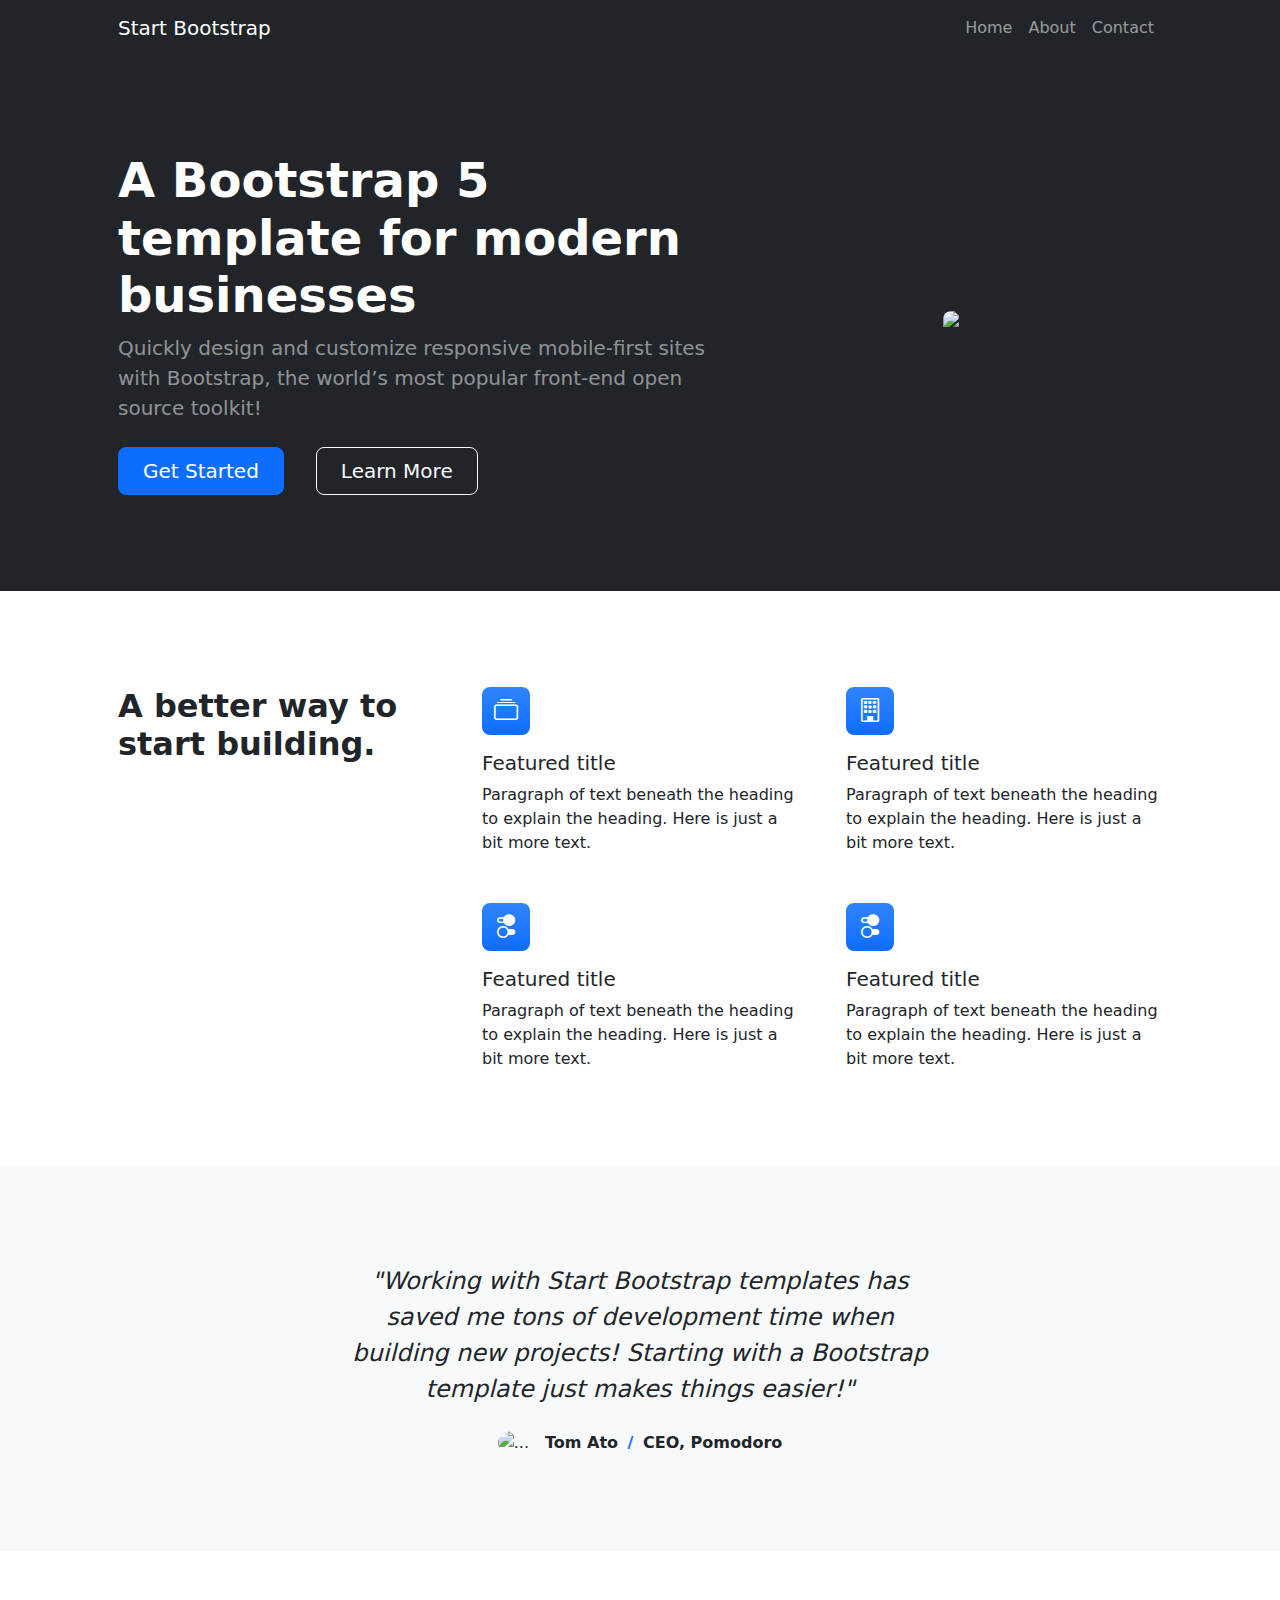
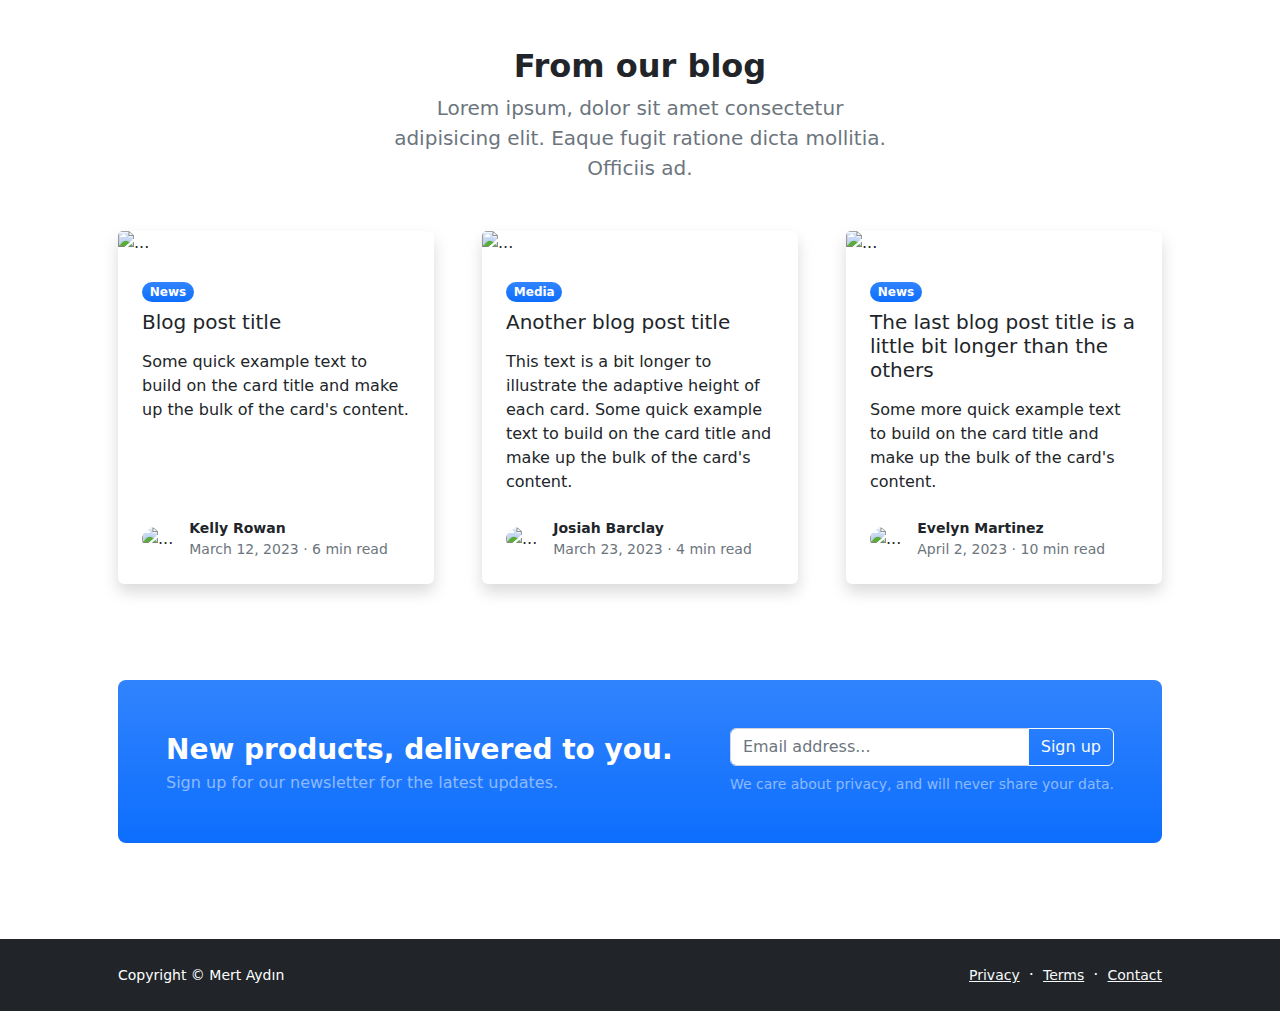
==== index.html @ 2e8341d7 "start" ====
<!DOCTYPE html>
<html lang="en">
    <head>
        <meta charset="utf-8" />
        <meta name="viewport" content="width=device-width, initial-scale=1, shrink-to-fit=no" />
        <meta name="description" content="" />
        <meta name="author" content="" />
        <title>Modern Business - Start Bootstrap Template</title>
        <!-- Favicon-->
        <link rel="icon" type="image/x-icon" href="assets/favicon.ico" />
        <!-- Bootstrap icons-->
        <link href="https://cdn.jsdelivr.net/npm/bootstrap-icons@1.5.0/font/bootstrap-icons.css" rel="stylesheet" />
        <!-- Core theme CSS (includes Bootstrap)-->
        <link href="css/styles.css" rel="stylesheet" />
    </head>
    <body class="d-flex flex-column h-100">
        <main class="flex-shrink-0">
            <!-- Navigation-->
            <nav class="navbar navbar-expand-lg navbar-dark bg-dark">
                <div class="container px-5">
                    <a class="navbar-brand" href="index.html">Start Bootstrap</a>
                    <button class="navbar-toggler" type="button" data-bs-toggle="collapse" data-bs-target="#navbarSupportedContent" aria-controls="navbarSupportedContent" aria-expanded="false" aria-label="Toggle navigation"><span class="navbar-toggler-icon"></span></button>
                    <div class="collapse navbar-collapse" id="navbarSupportedContent">
                        <ul class="navbar-nav ms-auto mb-2 mb-lg-0">
                            <li class="nav-item"><a class="nav-link" href="index.html">Home</a></li>
                            <li class="nav-item"><a class="nav-link" href="about.html">About</a></li>
                            <li class="nav-item"><a class="nav-link" href="contact.html">Contact</a></li>
                        </ul>
                    </div>
                </div>
            </nav>
            <!-- Header-->
            <header class="bg-dark py-5">
                <div class="container px-5">
                    <div class="row gx-5 align-items-center justify-content-center">
                        <div class="col-lg-8 col-xl-7 col-xxl-6">
                            <div class="my-5 text-center text-xl-start">
                                <h1 class="display-5 fw-bolder text-white mb-2">A Bootstrap 5 template for modern businesses</h1>
                                <p class="lead fw-normal text-white-50 mb-4">Quickly design and customize responsive mobile-first sites with Bootstrap, the world’s most popular front-end open source toolkit!</p>
                                <div class="d-grid gap-3 d-sm-flex justify-content-sm-center justify-content-xl-start">
                                    <a class="btn btn-primary btn-lg px-4 me-sm-3" href="#features">Get Started</a>
                                    <a class="btn btn-outline-light btn-lg px-4" href="#!">Learn More</a>
                                </div>
                            </div>
                        </div>
                        <div class="col-xl-5 col-xxl-6 d-none d-xl-block text-center"><img class="img-fluid rounded-3 my-5" src="https://dummyimage.com/600x400/343a40/6c757d" alt="..." /></div>
                    </div>
                </div>
            </header>
            <!-- Features section-->
            <section class="py-5" id="features">
                <div class="container px-5 my-5">
                    <div class="row gx-5">
                        <div class="col-lg-4 mb-5 mb-lg-0"><h2 class="fw-bolder mb-0">A better way to start building.</h2></div>
                        <div class="col-lg-8">
                            <div class="row gx-5 row-cols-1 row-cols-md-2">
                                <div class="col mb-5 h-100">
                                    <div class="feature bg-primary bg-gradient text-white rounded-3 mb-3"><i class="bi bi-collection"></i></div>
                                    <h2 class="h5">Featured title</h2>
                                    <p class="mb-0">Paragraph of text beneath the heading to explain the heading. Here is just a bit more text.</p>
                                </div>
                                <div class="col mb-5 h-100">
                                    <div class="feature bg-primary bg-gradient text-white rounded-3 mb-3"><i class="bi bi-building"></i></div>
                                    <h2 class="h5">Featured title</h2>
                                    <p class="mb-0">Paragraph of text beneath the heading to explain the heading. Here is just a bit more text.</p>
                                </div>
                                <div class="col mb-5 mb-md-0 h-100">
                                    <div class="feature bg-primary bg-gradient text-white rounded-3 mb-3"><i class="bi bi-toggles2"></i></div>
                                    <h2 class="h5">Featured title</h2>
                                    <p class="mb-0">Paragraph of text beneath the heading to explain the heading. Here is just a bit more text.</p>
                                </div>
                                <div class="col h-100">
                                    <div class="feature bg-primary bg-gradient text-white rounded-3 mb-3"><i class="bi bi-toggles2"></i></div>
                                    <h2 class="h5">Featured title</h2>
                                    <p class="mb-0">Paragraph of text beneath the heading to explain the heading. Here is just a bit more text.</p>
                                </div>
                            </div>
                        </div>
                    </div>
                </div>
            </section>
            <!-- Testimonial section-->
            <div class="py-5 bg-light">
                <div class="container px-5 my-5">
                    <div class="row gx-5 justify-content-center">
                        <div class="col-lg-10 col-xl-7">
                            <div class="text-center">
                                <div class="fs-4 mb-4 fst-italic">"Working with Start Bootstrap templates has saved me tons of development time when building new projects! Starting with a Bootstrap template just makes things easier!"</div>
                                <div class="d-flex align-items-center justify-content-center">
                                    <img class="rounded-circle me-3" src="https://dummyimage.com/40x40/ced4da/6c757d" alt="..." />
                                    <div class="fw-bold">
                                        Tom Ato
                                        <span class="fw-bold text-primary mx-1">/</span>
                                        CEO, Pomodoro
                                    </div>
                                </div>
                            </div>
                        </div>
                    </div>
                </div>
            </div>
            <!-- Blog preview section-->
            <section class="py-5">
                <div class="container px-5 my-5">
                    <div class="row gx-5 justify-content-center">
                        <div class="col-lg-8 col-xl-6">
                            <div class="text-center">
                                <h2 class="fw-bolder">From our blog</h2>
                                <p class="lead fw-normal text-muted mb-5">Lorem ipsum, dolor sit amet consectetur adipisicing elit. Eaque fugit ratione dicta mollitia. Officiis ad.</p>
                            </div>
                        </div>
                    </div>
                    <div class="row gx-5">
                        <div class="col-lg-4 mb-5">
                            <div class="card h-100 shadow border-0">
                                <img class="card-img-top" src="https://dummyimage.com/600x350/ced4da/6c757d" alt="..." />
                                <div class="card-body p-4">
                                    <div class="badge bg-primary bg-gradient rounded-pill mb-2">News</div>
                                    <a class="text-decoration-none link-dark stretched-link" href="#!"><h5 class="card-title mb-3">Blog post title</h5></a>
                                    <p class="card-text mb-0">Some quick example text to build on the card title and make up the bulk of the card's content.</p>
                                </div>
                                <div class="card-footer p-4 pt-0 bg-transparent border-top-0">
                                    <div class="d-flex align-items-end justify-content-between">
                                        <div class="d-flex align-items-center">
                                            <img class="rounded-circle me-3" src="https://dummyimage.com/40x40/ced4da/6c757d" alt="..." />
                                            <div class="small">
                                                <div class="fw-bold">Kelly Rowan</div>
                                                <div class="text-muted">March 12, 2023 &middot; 6 min read</div>
                                            </div>
                                        </div>
                                    </div>
                                </div>
                            </div>
                        </div>
                        <div class="col-lg-4 mb-5">
                            <div class="card h-100 shadow border-0">
                                <img class="card-img-top" src="https://dummyimage.com/600x350/adb5bd/495057" alt="..." />
                                <div class="card-body p-4">
                                    <div class="badge bg-primary bg-gradient rounded-pill mb-2">Media</div>
                                    <a class="text-decoration-none link-dark stretched-link" href="#!"><h5 class="card-title mb-3">Another blog post title</h5></a>
                                    <p class="card-text mb-0">This text is a bit longer to illustrate the adaptive height of each card. Some quick example text to build on the card title and make up the bulk of the card's content.</p>
                                </div>
                                <div class="card-footer p-4 pt-0 bg-transparent border-top-0">
                                    <div class="d-flex align-items-end justify-content-between">
                                        <div class="d-flex align-items-center">
                                            <img class="rounded-circle me-3" src="https://dummyimage.com/40x40/ced4da/6c757d" alt="..." />
                                            <div class="small">
                                                <div class="fw-bold">Josiah Barclay</div>
                                                <div class="text-muted">March 23, 2023 &middot; 4 min read</div>
                                            </div>
                                        </div>
                                    </div>
                                </div>
                            </div>
                        </div>
                        <div class="col-lg-4 mb-5">
                            <div class="card h-100 shadow border-0">
                                <img class="card-img-top" src="https://dummyimage.com/600x350/6c757d/343a40" alt="..." />
                                <div class="card-body p-4">
                                    <div class="badge bg-primary bg-gradient rounded-pill mb-2">News</div>
                                    <a class="text-decoration-none link-dark stretched-link" href="#!"><h5 class="card-title mb-3">The last blog post title is a little bit longer than the others</h5></a>
                                    <p class="card-text mb-0">Some more quick example text to build on the card title and make up the bulk of the card's content.</p>
                                </div>
                                <div class="card-footer p-4 pt-0 bg-transparent border-top-0">
                                    <div class="d-flex align-items-end justify-content-between">
                                        <div class="d-flex align-items-center">
                                            <img class="rounded-circle me-3" src="https://dummyimage.com/40x40/ced4da/6c757d" alt="..." />
                                            <div class="small">
                                                <div class="fw-bold">Evelyn Martinez</div>
                                                <div class="text-muted">April 2, 2023 &middot; 10 min read</div>
                                            </div>
                                        </div>
                                    </div>
                                </div>
                            </div>
                        </div>
                    </div>
                    <!-- Call to action-->
                    <aside class="bg-primary bg-gradient rounded-3 p-4 p-sm-5 mt-5">
                        <div class="d-flex align-items-center justify-content-between flex-column flex-xl-row text-center text-xl-start">
                            <div class="mb-4 mb-xl-0">
                                <div class="fs-3 fw-bold text-white">New products, delivered to you.</div>
                                <div class="text-white-50">Sign up for our newsletter for the latest updates.</div>
                            </div>
                            <div class="ms-xl-4">
                                <div class="input-group mb-2">
                                    <input class="form-control" type="text" placeholder="Email address..." aria-label="Email address..." aria-describedby="button-newsletter" />
                                    <button class="btn btn-outline-light" id="button-newsletter" type="button">Sign up</button>
                                </div>
                                <div class="small text-white-50">We care about privacy, and will never share your data.</div>
                            </div>
                        </div>
                    </aside>
                </div>
            </section>
        </main>
        <!-- Footer-->
        <footer class="bg-dark py-4 mt-auto">
            <div class="container px-5">
                <div class="row align-items-center justify-content-between flex-column flex-sm-row">
                    <div class="col-auto"><div class="small m-0 text-white">Copyright &copy; Mert Aydın</div></div>
                    <div class="col-auto">
                        <a class="link-light small" href="#!">Privacy</a>
                        <span class="text-white mx-1">&middot;</span>
                        <a class="link-light small" href="#!">Terms</a>
                        <span class="text-white mx-1">&middot;</span>
                        <a class="link-light small" href="#!">Contact</a>
                    </div>
                </div>
            </div>
        </footer>
        <!-- Bootstrap core JS-->
        <script src="https://cdn.jsdelivr.net/npm/bootstrap@5.2.3/dist/js/bootstrap.bundle.min.js"></script>
        <!-- Core theme JS-->
        <script src="js/scripts.js"></script>
    </body>
</html>
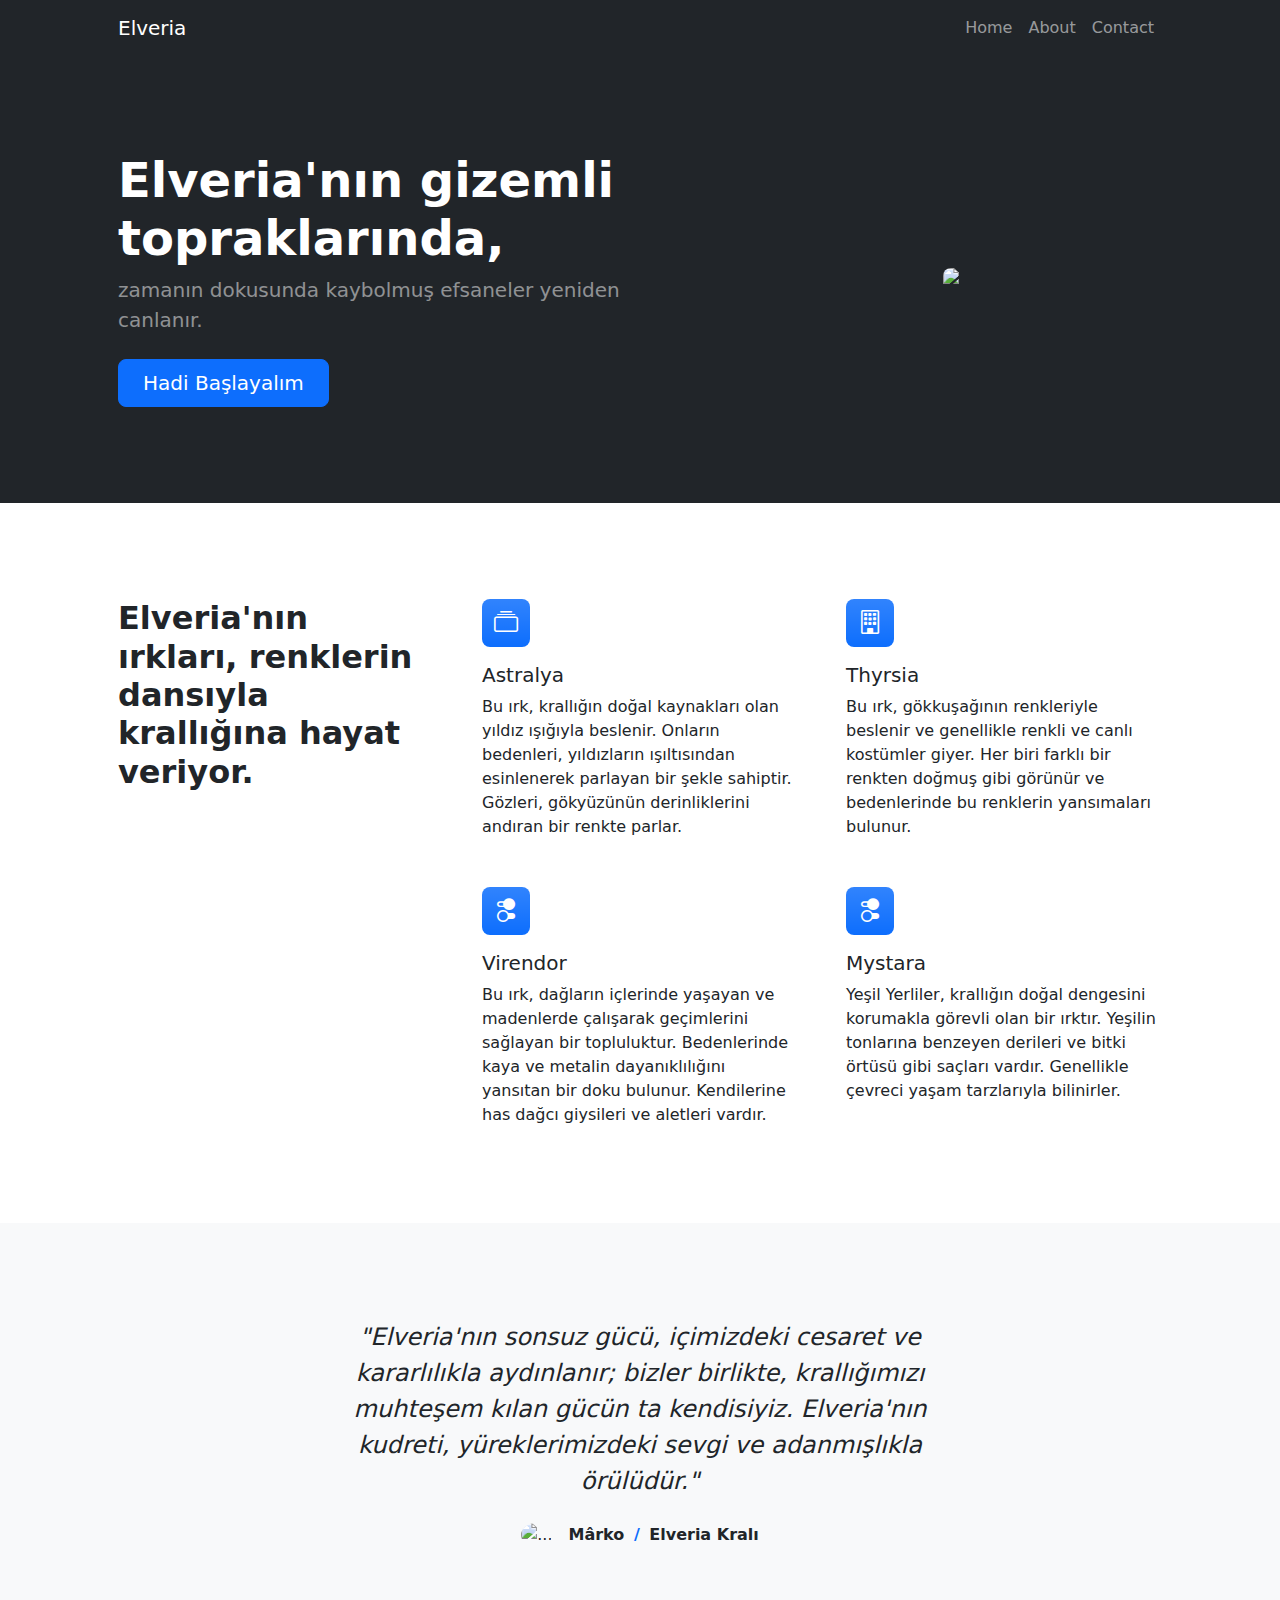
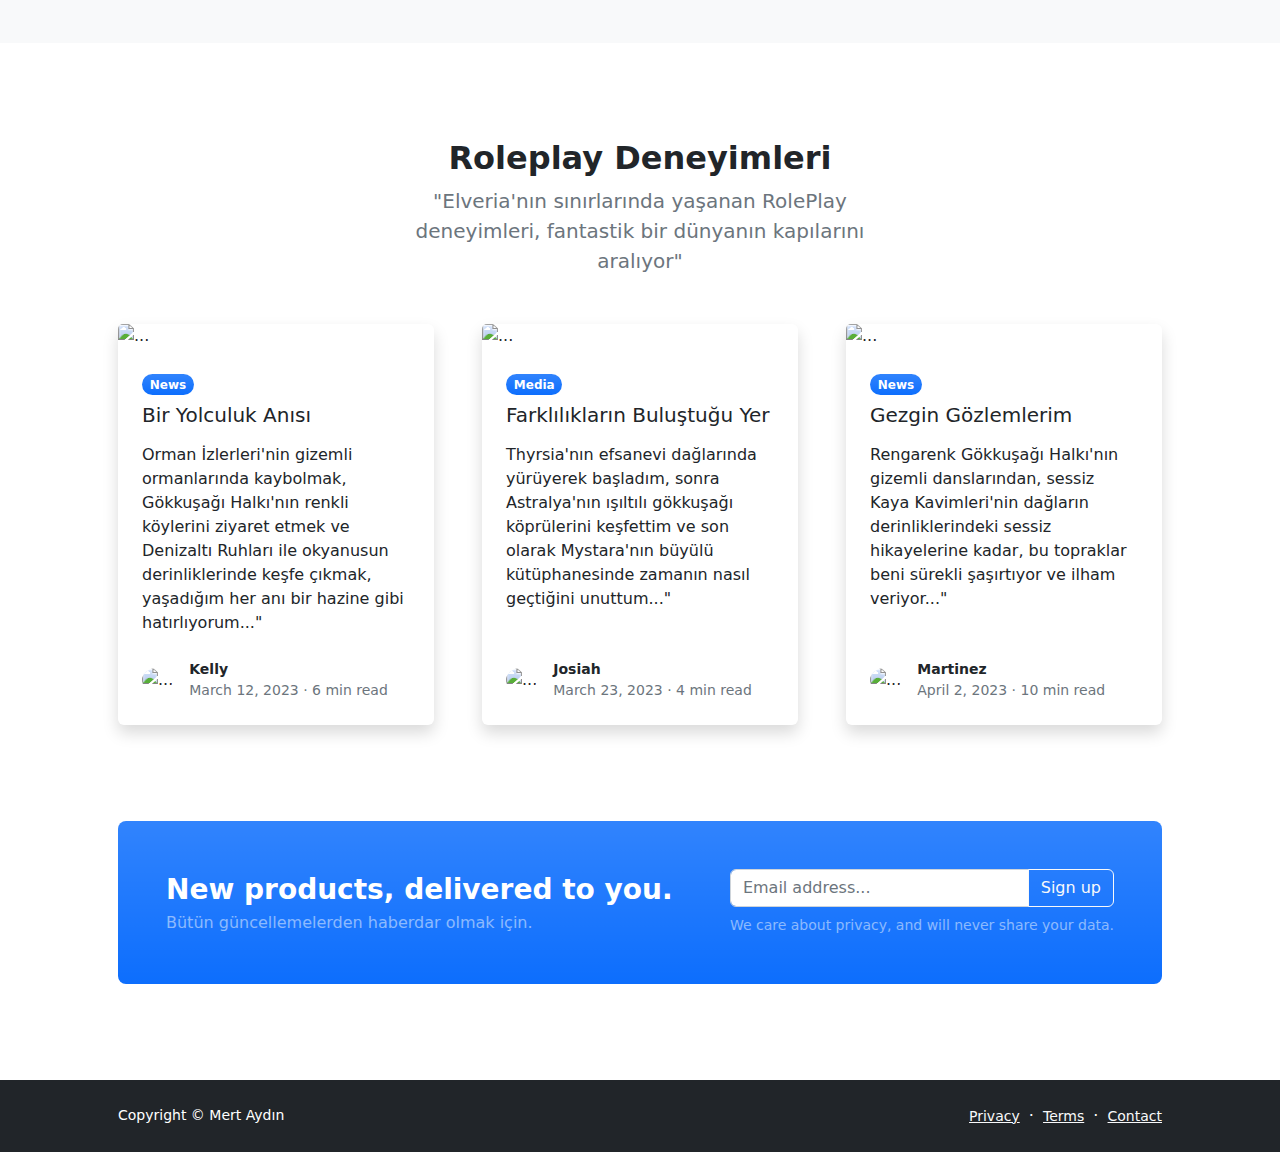
==== commit b5800c87: "content edits" ====
--- a/index.html
+++ b/index.html
@@ -5,7 +5,7 @@
         <meta name="viewport" content="width=device-width, initial-scale=1, shrink-to-fit=no" />
         <meta name="description" content="" />
         <meta name="author" content="" />
-        <title>Modern Business - Start Bootstrap Template</title>
+        <title>Elveria</title>
         <!-- Favicon-->
         <link rel="icon" type="image/x-icon" href="assets/favicon.ico" />
         <!-- Bootstrap icons-->
@@ -18,7 +18,7 @@
             <!-- Navigation-->
             <nav class="navbar navbar-expand-lg navbar-dark bg-dark">
                 <div class="container px-5">
-                    <a class="navbar-brand" href="index.html">Start Bootstrap</a>
+                    <a class="navbar-brand" href="index.html">Elveria</a>
                     <button class="navbar-toggler" type="button" data-bs-toggle="collapse" data-bs-target="#navbarSupportedContent" aria-controls="navbarSupportedContent" aria-expanded="false" aria-label="Toggle navigation"><span class="navbar-toggler-icon"></span></button>
                     <div class="collapse navbar-collapse" id="navbarSupportedContent">
                         <ul class="navbar-nav ms-auto mb-2 mb-lg-0">
@@ -35,11 +35,10 @@
                     <div class="row gx-5 align-items-center justify-content-center">
                         <div class="col-lg-8 col-xl-7 col-xxl-6">
                             <div class="my-5 text-center text-xl-start">
-                                <h1 class="display-5 fw-bolder text-white mb-2">A Bootstrap 5 template for modern businesses</h1>
-                                <p class="lead fw-normal text-white-50 mb-4">Quickly design and customize responsive mobile-first sites with Bootstrap, the world’s most popular front-end open source toolkit!</p>
+                                <h1 class="display-5 fw-bolder text-white mb-2">Elveria'nın gizemli topraklarında,</h1>
+                                <p class="lead fw-normal text-white-50 mb-4">zamanın dokusunda kaybolmuş efsaneler yeniden canlanır.</p>
                                 <div class="d-grid gap-3 d-sm-flex justify-content-sm-center justify-content-xl-start">
-                                    <a class="btn btn-primary btn-lg px-4 me-sm-3" href="#features">Get Started</a>
-                                    <a class="btn btn-outline-light btn-lg px-4" href="#!">Learn More</a>
+                                    <a class="btn btn-primary btn-lg px-4 me-sm-3" href="#features">Hadi Başlayalım</a>
                                 </div>
                             </div>
                         </div>
@@ -51,28 +50,28 @@
             <section class="py-5" id="features">
                 <div class="container px-5 my-5">
                     <div class="row gx-5">
-                        <div class="col-lg-4 mb-5 mb-lg-0"><h2 class="fw-bolder mb-0">A better way to start building.</h2></div>
+                        <div class="col-lg-4 mb-5 mb-lg-0"><h2 class="fw-bolder mb-0">Elveria'nın ırkları, renklerin dansıyla krallığına hayat veriyor.</h2></div>
                         <div class="col-lg-8">
                             <div class="row gx-5 row-cols-1 row-cols-md-2">
                                 <div class="col mb-5 h-100">
                                     <div class="feature bg-primary bg-gradient text-white rounded-3 mb-3"><i class="bi bi-collection"></i></div>
-                                    <h2 class="h5">Featured title</h2>
-                                    <p class="mb-0">Paragraph of text beneath the heading to explain the heading. Here is just a bit more text.</p>
+                                    <h2 class="h5">Astralya</h2>
+                                    <p class="mb-0">Bu ırk, krallığın doğal kaynakları olan yıldız ışığıyla beslenir. Onların bedenleri, yıldızların ışıltısından esinlenerek parlayan bir şekle sahiptir. Gözleri, gökyüzünün derinliklerini andıran bir renkte parlar.</p>
                                 </div>
                                 <div class="col mb-5 h-100">
                                     <div class="feature bg-primary bg-gradient text-white rounded-3 mb-3"><i class="bi bi-building"></i></div>
-                                    <h2 class="h5">Featured title</h2>
-                                    <p class="mb-0">Paragraph of text beneath the heading to explain the heading. Here is just a bit more text.</p>
+                                    <h2 class="h5">Thyrsia</h2>
+                                    <p class="mb-0">Bu ırk, gökkuşağının renkleriyle beslenir ve genellikle renkli ve canlı kostümler giyer. Her biri farklı bir renkten doğmuş gibi görünür ve bedenlerinde bu renklerin yansımaları bulunur.</p>
                                 </div>
                                 <div class="col mb-5 mb-md-0 h-100">
                                     <div class="feature bg-primary bg-gradient text-white rounded-3 mb-3"><i class="bi bi-toggles2"></i></div>
-                                    <h2 class="h5">Featured title</h2>
-                                    <p class="mb-0">Paragraph of text beneath the heading to explain the heading. Here is just a bit more text.</p>
+                                    <h2 class="h5">Virendor</h2>
+                                    <p class="mb-0">Bu ırk, dağların içlerinde yaşayan ve madenlerde çalışarak geçimlerini sağlayan bir topluluktur. Bedenlerinde kaya ve metalin dayanıklılığını yansıtan bir doku bulunur. Kendilerine has dağcı giysileri ve aletleri vardır.</p>
                                 </div>
                                 <div class="col h-100">
                                     <div class="feature bg-primary bg-gradient text-white rounded-3 mb-3"><i class="bi bi-toggles2"></i></div>
-                                    <h2 class="h5">Featured title</h2>
-                                    <p class="mb-0">Paragraph of text beneath the heading to explain the heading. Here is just a bit more text.</p>
+                                    <h2 class="h5">Mystara</h2>
+                                    <p class="mb-0">Yeşil Yerliler, krallığın doğal dengesini korumakla görevli olan bir ırktır. Yeşilin tonlarına benzeyen derileri ve bitki örtüsü gibi saçları vardır. Genellikle çevreci yaşam tarzlarıyla bilinirler.</p>
                                 </div>
                             </div>
                         </div>
@@ -85,13 +84,13 @@
                     <div class="row gx-5 justify-content-center">
                         <div class="col-lg-10 col-xl-7">
                             <div class="text-center">
-                                <div class="fs-4 mb-4 fst-italic">"Working with Start Bootstrap templates has saved me tons of development time when building new projects! Starting with a Bootstrap template just makes things easier!"</div>
+                                <div class="fs-4 mb-4 fst-italic">"Elveria'nın sonsuz gücü, içimizdeki cesaret ve kararlılıkla aydınlanır; bizler birlikte, krallığımızı muhteşem kılan gücün ta kendisiyiz. Elveria'nın kudreti, yüreklerimizdeki sevgi ve adanmışlıkla örülüdür."</div>
                                 <div class="d-flex align-items-center justify-content-center">
                                     <img class="rounded-circle me-3" src="https://dummyimage.com/40x40/ced4da/6c757d" alt="..." />
                                     <div class="fw-bold">
-                                        Tom Ato
+                                        Mârko
                                         <span class="fw-bold text-primary mx-1">/</span>
-                                        CEO, Pomodoro
+                                        Elveria Kralı
                                     </div>
                                 </div>
                             </div>
@@ -105,8 +104,8 @@
                     <div class="row gx-5 justify-content-center">
                         <div class="col-lg-8 col-xl-6">
                             <div class="text-center">
-                                <h2 class="fw-bolder">From our blog</h2>
-                                <p class="lead fw-normal text-muted mb-5">Lorem ipsum, dolor sit amet consectetur adipisicing elit. Eaque fugit ratione dicta mollitia. Officiis ad.</p>
+                                <h2 class="fw-bolder">Roleplay Deneyimleri</h2>
+                                <p class="lead fw-normal text-muted mb-5">"Elveria'nın sınırlarında yaşanan RolePlay deneyimleri, fantastik bir dünyanın kapılarını aralıyor"</p>
                             </div>
                         </div>
                     </div>
@@ -116,15 +115,15 @@
                                 <img class="card-img-top" src="https://dummyimage.com/600x350/ced4da/6c757d" alt="..." />
                                 <div class="card-body p-4">
                                     <div class="badge bg-primary bg-gradient rounded-pill mb-2">News</div>
-                                    <a class="text-decoration-none link-dark stretched-link" href="#!"><h5 class="card-title mb-3">Blog post title</h5></a>
-                                    <p class="card-text mb-0">Some quick example text to build on the card title and make up the bulk of the card's content.</p>
+                                    <a class="text-decoration-none link-dark stretched-link" href="#!"><h5 class="card-title mb-3">Bir Yolculuk Anısı</h5></a>
+                                    <p class="card-text mb-0">Orman İzlerleri'nin gizemli ormanlarında kaybolmak, Gökkuşağı Halkı'nın renkli köylerini ziyaret etmek ve Denizaltı Ruhları ile okyanusun derinliklerinde keşfe çıkmak, yaşadığım her anı bir hazine gibi hatırlıyorum..."</p>
                                 </div>
                                 <div class="card-footer p-4 pt-0 bg-transparent border-top-0">
                                     <div class="d-flex align-items-end justify-content-between">
                                         <div class="d-flex align-items-center">
                                             <img class="rounded-circle me-3" src="https://dummyimage.com/40x40/ced4da/6c757d" alt="..." />
                                             <div class="small">
-                                                <div class="fw-bold">Kelly Rowan</div>
+                                                <div class="fw-bold">Kelly</div>
                                                 <div class="text-muted">March 12, 2023 &middot; 6 min read</div>
                                             </div>
                                         </div>
@@ -137,15 +136,15 @@
                                 <img class="card-img-top" src="https://dummyimage.com/600x350/adb5bd/495057" alt="..." />
                                 <div class="card-body p-4">
                                     <div class="badge bg-primary bg-gradient rounded-pill mb-2">Media</div>
-                                    <a class="text-decoration-none link-dark stretched-link" href="#!"><h5 class="card-title mb-3">Another blog post title</h5></a>
-                                    <p class="card-text mb-0">This text is a bit longer to illustrate the adaptive height of each card. Some quick example text to build on the card title and make up the bulk of the card's content.</p>
+                                    <a class="text-decoration-none link-dark stretched-link" href="#!"><h5 class="card-title mb-3">Farklılıkların Buluştuğu Yer</h5></a>
+                                    <p class="card-text mb-0">Thyrsia'nın efsanevi dağlarında yürüyerek başladım, sonra Astralya'nın ışıltılı gökkuşağı köprülerini keşfettim ve son olarak Mystara'nın büyülü kütüphanesinde zamanın nasıl geçtiğini unuttum..."</p>
                                 </div>
                                 <div class="card-footer p-4 pt-0 bg-transparent border-top-0">
                                     <div class="d-flex align-items-end justify-content-between">
                                         <div class="d-flex align-items-center">
                                             <img class="rounded-circle me-3" src="https://dummyimage.com/40x40/ced4da/6c757d" alt="..." />
                                             <div class="small">
-                                                <div class="fw-bold">Josiah Barclay</div>
+                                                <div class="fw-bold">Josiah</div>
                                                 <div class="text-muted">March 23, 2023 &middot; 4 min read</div>
                                             </div>
                                         </div>
@@ -158,15 +157,15 @@
                                 <img class="card-img-top" src="https://dummyimage.com/600x350/6c757d/343a40" alt="..." />
                                 <div class="card-body p-4">
                                     <div class="badge bg-primary bg-gradient rounded-pill mb-2">News</div>
-                                    <a class="text-decoration-none link-dark stretched-link" href="#!"><h5 class="card-title mb-3">The last blog post title is a little bit longer than the others</h5></a>
-                                    <p class="card-text mb-0">Some more quick example text to build on the card title and make up the bulk of the card's content.</p>
+                                    <a class="text-decoration-none link-dark stretched-link" href="#!"><h5 class="card-title mb-3">Gezgin Gözlemlerim</h5></a>
+                                    <p class="card-text mb-0">Rengarenk Gökkuşağı Halkı'nın gizemli danslarından, sessiz Kaya Kavimleri'nin dağların derinliklerindeki sessiz hikayelerine kadar, bu topraklar beni sürekli şaşırtıyor ve ilham veriyor..."</p>
                                 </div>
                                 <div class="card-footer p-4 pt-0 bg-transparent border-top-0">
                                     <div class="d-flex align-items-end justify-content-between">
                                         <div class="d-flex align-items-center">
                                             <img class="rounded-circle me-3" src="https://dummyimage.com/40x40/ced4da/6c757d" alt="..." />
                                             <div class="small">
-                                                <div class="fw-bold">Evelyn Martinez</div>
+                                                <div class="fw-bold">Martinez</div>
                                                 <div class="text-muted">April 2, 2023 &middot; 10 min read</div>
                                             </div>
                                         </div>
@@ -180,7 +179,7 @@
                         <div class="d-flex align-items-center justify-content-between flex-column flex-xl-row text-center text-xl-start">
                             <div class="mb-4 mb-xl-0">
                                 <div class="fs-3 fw-bold text-white">New products, delivered to you.</div>
-                                <div class="text-white-50">Sign up for our newsletter for the latest updates.</div>
+                                <div class="text-white-50">Bütün güncellemelerden haberdar olmak için.</div>
                             </div>
                             <div class="ms-xl-4">
                                 <div class="input-group mb-2">
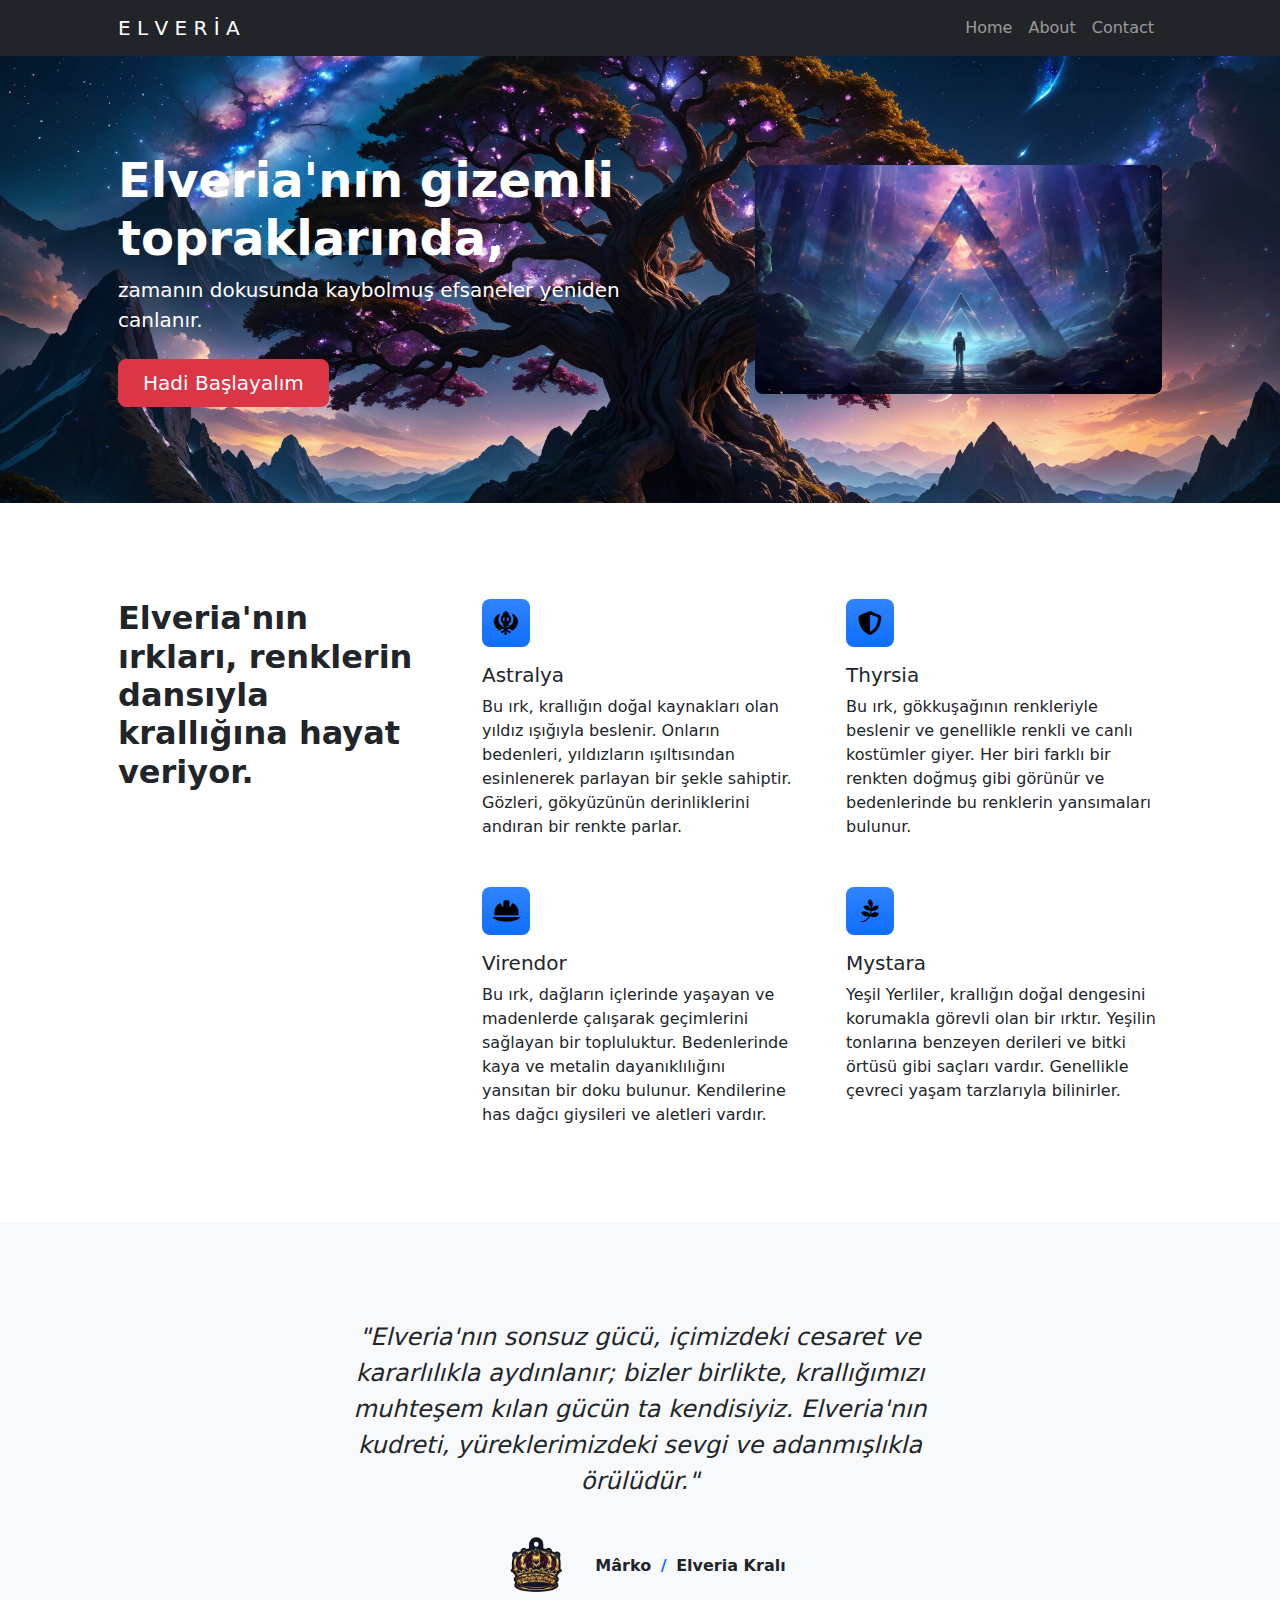
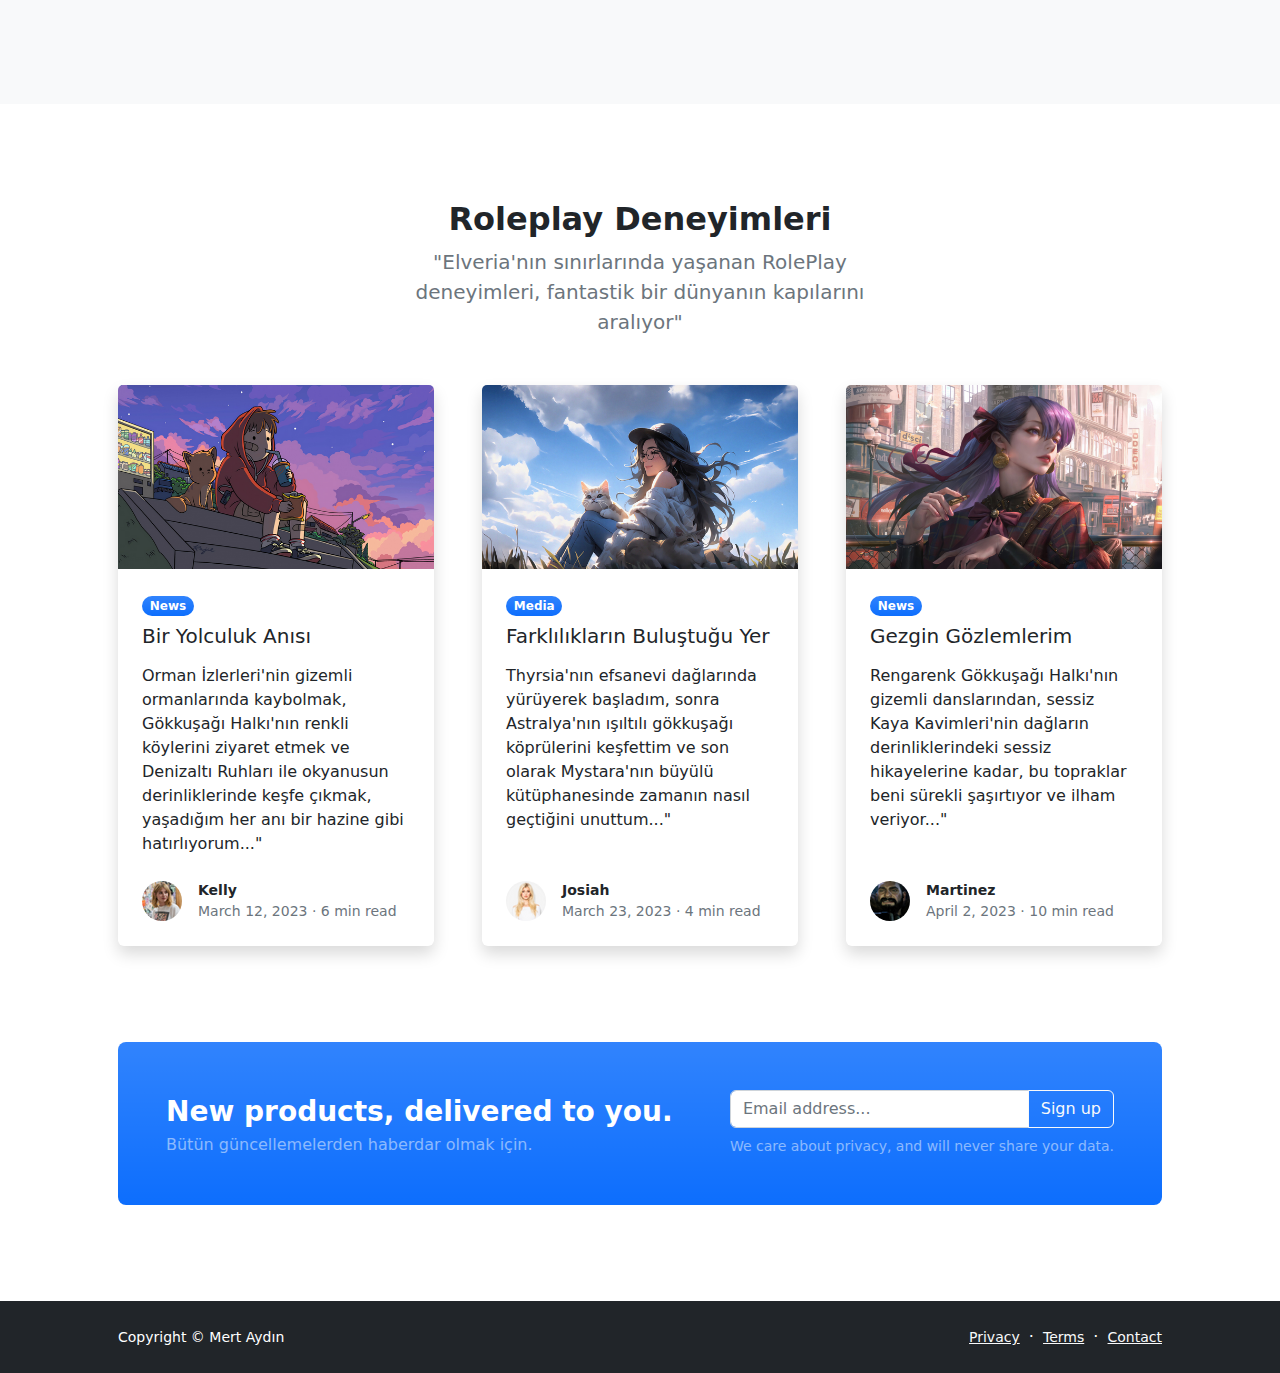
==== commit bc860ef4: "xxx" ====
--- a/index.html
+++ b/index.html
@@ -1,5 +1,5 @@
 <!DOCTYPE html>
-<html lang="en">
+<html lang="tr">
     <head>
         <meta charset="utf-8" />
         <meta name="viewport" content="width=device-width, initial-scale=1, shrink-to-fit=no" />
@@ -9,7 +9,7 @@
         <!-- Favicon-->
         <link rel="icon" type="image/x-icon" href="assets/favicon.ico" />
         <!-- Bootstrap icons-->
-        <link href="https://cdn.jsdelivr.net/npm/bootstrap-icons@1.5.0/font/bootstrap-icons.css" rel="stylesheet" />
+        <link href="https://cdnjs.cloudflare.com/ajax/libs/font-awesome/6.5.2/css/all.min.css" rel="stylesheet" />
         <!-- Core theme CSS (includes Bootstrap)-->
         <link href="css/styles.css" rel="stylesheet" />
     </head>
@@ -18,7 +18,7 @@
             <!-- Navigation-->
             <nav class="navbar navbar-expand-lg navbar-dark bg-dark">
                 <div class="container px-5">
-                    <a class="navbar-brand" href="index.html">Elveria</a>
+                    <a class="navbar-brand" href="index.html">E L V E R İ A</a>
                     <button class="navbar-toggler" type="button" data-bs-toggle="collapse" data-bs-target="#navbarSupportedContent" aria-controls="navbarSupportedContent" aria-expanded="false" aria-label="Toggle navigation"><span class="navbar-toggler-icon"></span></button>
                     <div class="collapse navbar-collapse" id="navbarSupportedContent">
                         <ul class="navbar-nav ms-auto mb-2 mb-lg-0">
@@ -30,19 +30,19 @@
                 </div>
             </nav>
             <!-- Header-->
-            <header class="bg-dark py-5">
-                <div class="container px-5">
+            <header class="bg-dark py-5" id="header">
+                <div class="container px-5" >            
                     <div class="row gx-5 align-items-center justify-content-center">
                         <div class="col-lg-8 col-xl-7 col-xxl-6">
                             <div class="my-5 text-center text-xl-start">
                                 <h1 class="display-5 fw-bolder text-white mb-2">Elveria'nın gizemli topraklarında,</h1>
-                                <p class="lead fw-normal text-white-50 mb-4">zamanın dokusunda kaybolmuş efsaneler yeniden canlanır.</p>
+                                <p class="lead fw-normal text-white mb-4">zamanın dokusunda kaybolmuş efsaneler yeniden canlanır.</p>
                                 <div class="d-grid gap-3 d-sm-flex justify-content-sm-center justify-content-xl-start">
-                                    <a class="btn btn-primary btn-lg px-4 me-sm-3" href="#features">Hadi Başlayalım</a>
-                                </div>
-                            </div>
-                        </div>
-                        <div class="col-xl-5 col-xxl-6 d-none d-xl-block text-center"><img class="img-fluid rounded-3 my-5" src="https://dummyimage.com/600x400/343a40/6c757d" alt="..." /></div>
+                                    <a class="btn btn-danger btn-lg px-4 me-sm-3" href="#features">Hadi Başlayalım</a>
+                                </div>
+                            </div>
+                        </div>
+                        <div class="col-xl-5 col-xxl-6 d-none d-xl-block text-center"><img class="img-fluid rounded-3 my-5" src="assets/img/422291.jpg" alt="..." /></div>
                     </div>
                 </div>
             </header>
@@ -54,22 +54,22 @@
                         <div class="col-lg-8">
                             <div class="row gx-5 row-cols-1 row-cols-md-2">
                                 <div class="col mb-5 h-100">
-                                    <div class="feature bg-primary bg-gradient text-white rounded-3 mb-3"><i class="bi bi-collection"></i></div>
+                                    <div class="feature bg-primary bg-gradient text-white rounded-3 mb-3"><i class="fa-solid fa-khanda"></i></i></div>
                                     <h2 class="h5">Astralya</h2>
                                     <p class="mb-0">Bu ırk, krallığın doğal kaynakları olan yıldız ışığıyla beslenir. Onların bedenleri, yıldızların ışıltısından esinlenerek parlayan bir şekle sahiptir. Gözleri, gökyüzünün derinliklerini andıran bir renkte parlar.</p>
                                 </div>
                                 <div class="col mb-5 h-100">
-                                    <div class="feature bg-primary bg-gradient text-white rounded-3 mb-3"><i class="bi bi-building"></i></div>
+                                    <div class="feature bg-primary bg-gradient text-white rounded-3 mb-3"><i class="fa-solid fa-shield-halved"></i></div>
                                     <h2 class="h5">Thyrsia</h2>
                                     <p class="mb-0">Bu ırk, gökkuşağının renkleriyle beslenir ve genellikle renkli ve canlı kostümler giyer. Her biri farklı bir renkten doğmuş gibi görünür ve bedenlerinde bu renklerin yansımaları bulunur.</p>
                                 </div>
                                 <div class="col mb-5 mb-md-0 h-100">
-                                    <div class="feature bg-primary bg-gradient text-white rounded-3 mb-3"><i class="bi bi-toggles2"></i></div>
+                                    <div class="feature bg-primary bg-gradient text-white rounded-3 mb-3"><i class="fa-solid fa-helmet-safety"></i></div>
                                     <h2 class="h5">Virendor</h2>
                                     <p class="mb-0">Bu ırk, dağların içlerinde yaşayan ve madenlerde çalışarak geçimlerini sağlayan bir topluluktur. Bedenlerinde kaya ve metalin dayanıklılığını yansıtan bir doku bulunur. Kendilerine has dağcı giysileri ve aletleri vardır.</p>
                                 </div>
                                 <div class="col h-100">
-                                    <div class="feature bg-primary bg-gradient text-white rounded-3 mb-3"><i class="bi bi-toggles2"></i></div>
+                                    <div class="feature bg-primary bg-gradient text-white rounded-3 mb-3"><i class="fa-brands fa-pagelines"></i></div>
                                     <h2 class="h5">Mystara</h2>
                                     <p class="mb-0">Yeşil Yerliler, krallığın doğal dengesini korumakla görevli olan bir ırktır. Yeşilin tonlarına benzeyen derileri ve bitki örtüsü gibi saçları vardır. Genellikle çevreci yaşam tarzlarıyla bilinirler.</p>
                                 </div>
@@ -86,7 +86,7 @@
                             <div class="text-center">
                                 <div class="fs-4 mb-4 fst-italic">"Elveria'nın sonsuz gücü, içimizdeki cesaret ve kararlılıkla aydınlanır; bizler birlikte, krallığımızı muhteşem kılan gücün ta kendisiyiz. Elveria'nın kudreti, yüreklerimizdeki sevgi ve adanmışlıkla örülüdür."</div>
                                 <div class="d-flex align-items-center justify-content-center">
-                                    <img class="rounded-circle me-3" src="https://dummyimage.com/40x40/ced4da/6c757d" alt="..." />
+                                    <img class="rounded-circle me-3" src="assets/img/14-removebg-preview (1).png" alt="..." id="king" />
                                     <div class="fw-bold">
                                         Mârko
                                         <span class="fw-bold text-primary mx-1">/</span>
@@ -112,7 +112,7 @@
                     <div class="row gx-5">
                         <div class="col-lg-4 mb-5">
                             <div class="card h-100 shadow border-0">
-                                <img class="card-img-top" src="https://dummyimage.com/600x350/ced4da/6c757d" alt="..." />
+                                <img class="card-img-top" src="assets/img/2.png" alt="..." />
                                 <div class="card-body p-4">
                                     <div class="badge bg-primary bg-gradient rounded-pill mb-2">News</div>
                                     <a class="text-decoration-none link-dark stretched-link" href="#!"><h5 class="card-title mb-3">Bir Yolculuk Anısı</h5></a>
@@ -121,7 +121,7 @@
                                 <div class="card-footer p-4 pt-0 bg-transparent border-top-0">
                                     <div class="d-flex align-items-end justify-content-between">
                                         <div class="d-flex align-items-center">
-                                            <img class="rounded-circle me-3" src="https://dummyimage.com/40x40/ced4da/6c757d" alt="..." />
+                                            <img class="rounded-circle me-3" src="assets/img/pp1.png" alt="..." />
                                             <div class="small">
                                                 <div class="fw-bold">Kelly</div>
                                                 <div class="text-muted">March 12, 2023 &middot; 6 min read</div>
@@ -133,7 +133,7 @@
                         </div>
                         <div class="col-lg-4 mb-5">
                             <div class="card h-100 shadow border-0">
-                                <img class="card-img-top" src="https://dummyimage.com/600x350/adb5bd/495057" alt="..." />
+                                <img class="card-img-top" src="assets/img/3.png" alt="..." />
                                 <div class="card-body p-4">
                                     <div class="badge bg-primary bg-gradient rounded-pill mb-2">Media</div>
                                     <a class="text-decoration-none link-dark stretched-link" href="#!"><h5 class="card-title mb-3">Farklılıkların Buluştuğu Yer</h5></a>
@@ -142,7 +142,7 @@
                                 <div class="card-footer p-4 pt-0 bg-transparent border-top-0">
                                     <div class="d-flex align-items-end justify-content-between">
                                         <div class="d-flex align-items-center">
-                                            <img class="rounded-circle me-3" src="https://dummyimage.com/40x40/ced4da/6c757d" alt="..." />
+                                            <img class="rounded-circle me-3" src="assets/img/pp2.png" alt="..." />
                                             <div class="small">
                                                 <div class="fw-bold">Josiah</div>
                                                 <div class="text-muted">March 23, 2023 &middot; 4 min read</div>
@@ -154,7 +154,7 @@
                         </div>
                         <div class="col-lg-4 mb-5">
                             <div class="card h-100 shadow border-0">
-                                <img class="card-img-top" src="https://dummyimage.com/600x350/6c757d/343a40" alt="..." />
+                                <img class="card-img-top" src="assets/img/4.png" alt="..." />
                                 <div class="card-body p-4">
                                     <div class="badge bg-primary bg-gradient rounded-pill mb-2">News</div>
                                     <a class="text-decoration-none link-dark stretched-link" href="#!"><h5 class="card-title mb-3">Gezgin Gözlemlerim</h5></a>
@@ -163,7 +163,7 @@
                                 <div class="card-footer p-4 pt-0 bg-transparent border-top-0">
                                     <div class="d-flex align-items-end justify-content-between">
                                         <div class="d-flex align-items-center">
-                                            <img class="rounded-circle me-3" src="https://dummyimage.com/40x40/ced4da/6c757d" alt="..." />
+                                            <img class="rounded-circle me-3" src="assets/img/pp3.png" alt="..." />
                                             <div class="small">
                                                 <div class="fw-bold">Martinez</div>
                                                 <div class="text-muted">April 2, 2023 &middot; 10 min read</div>
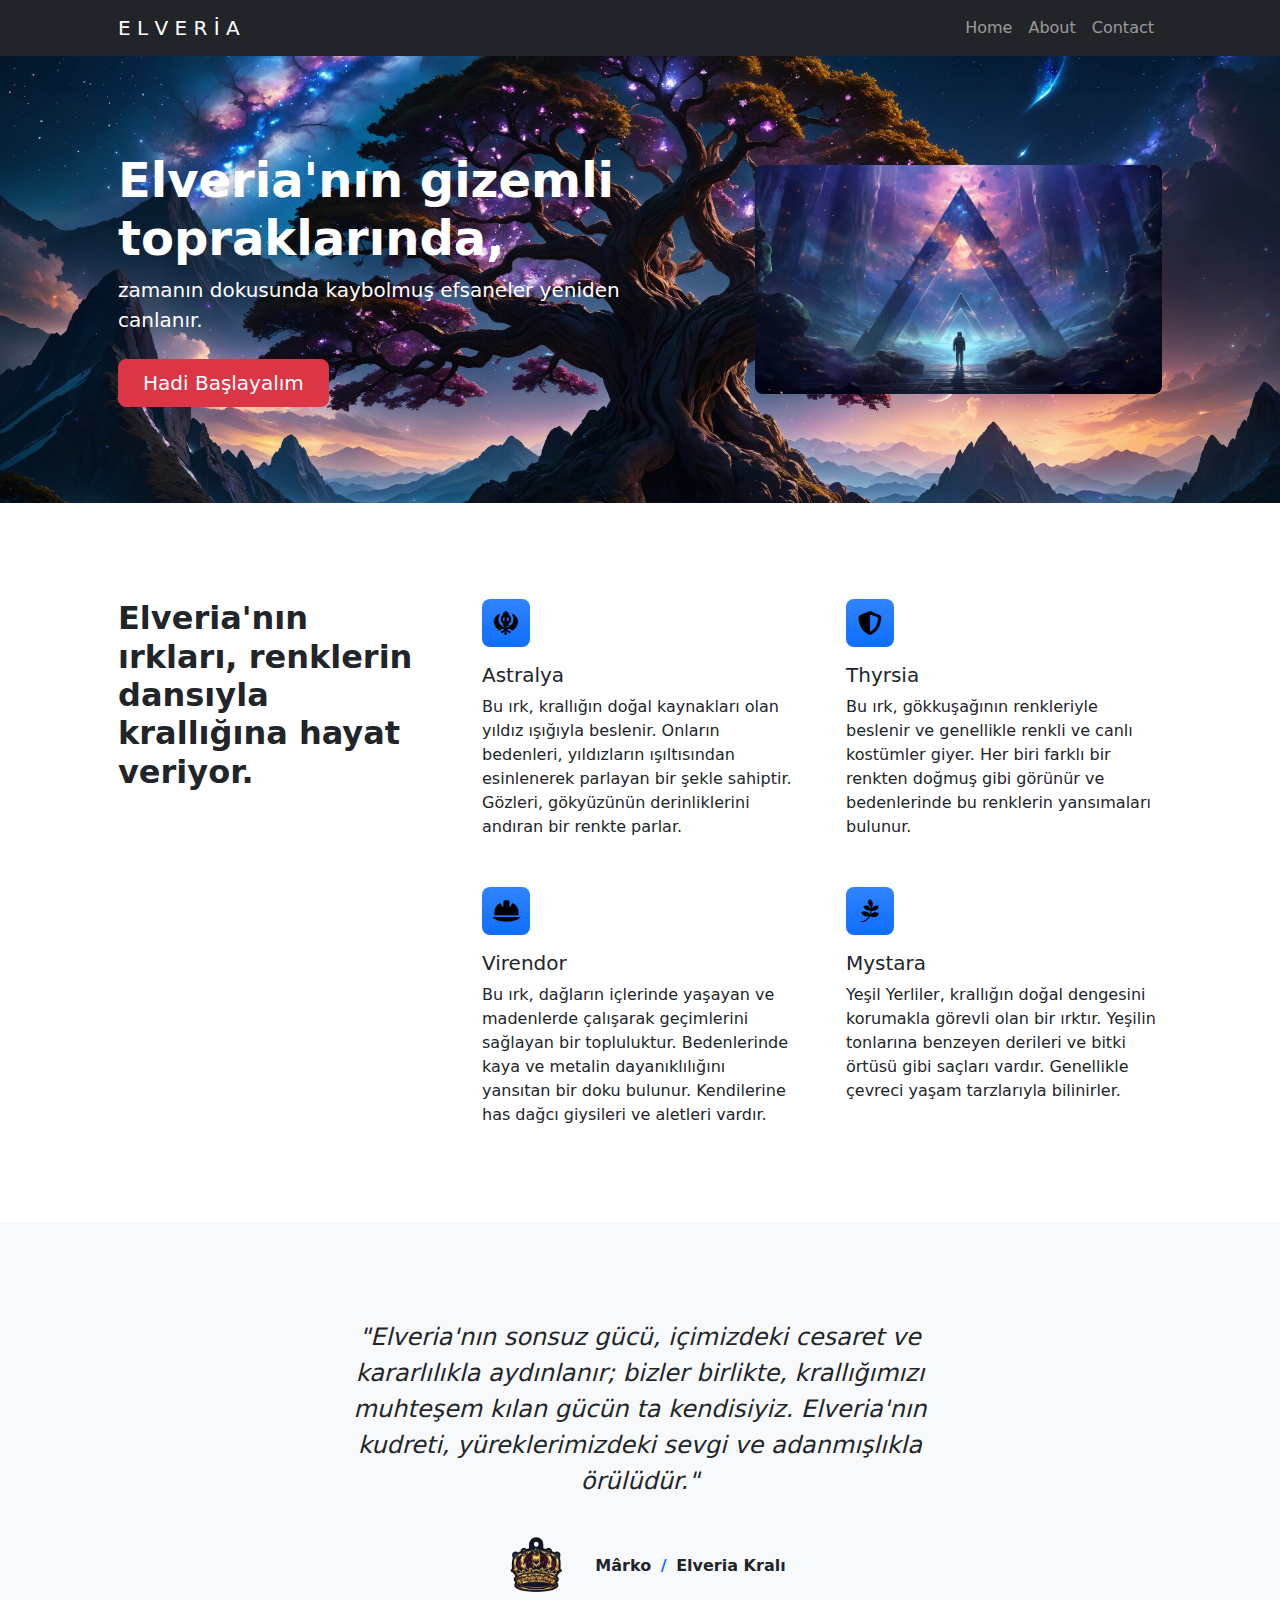
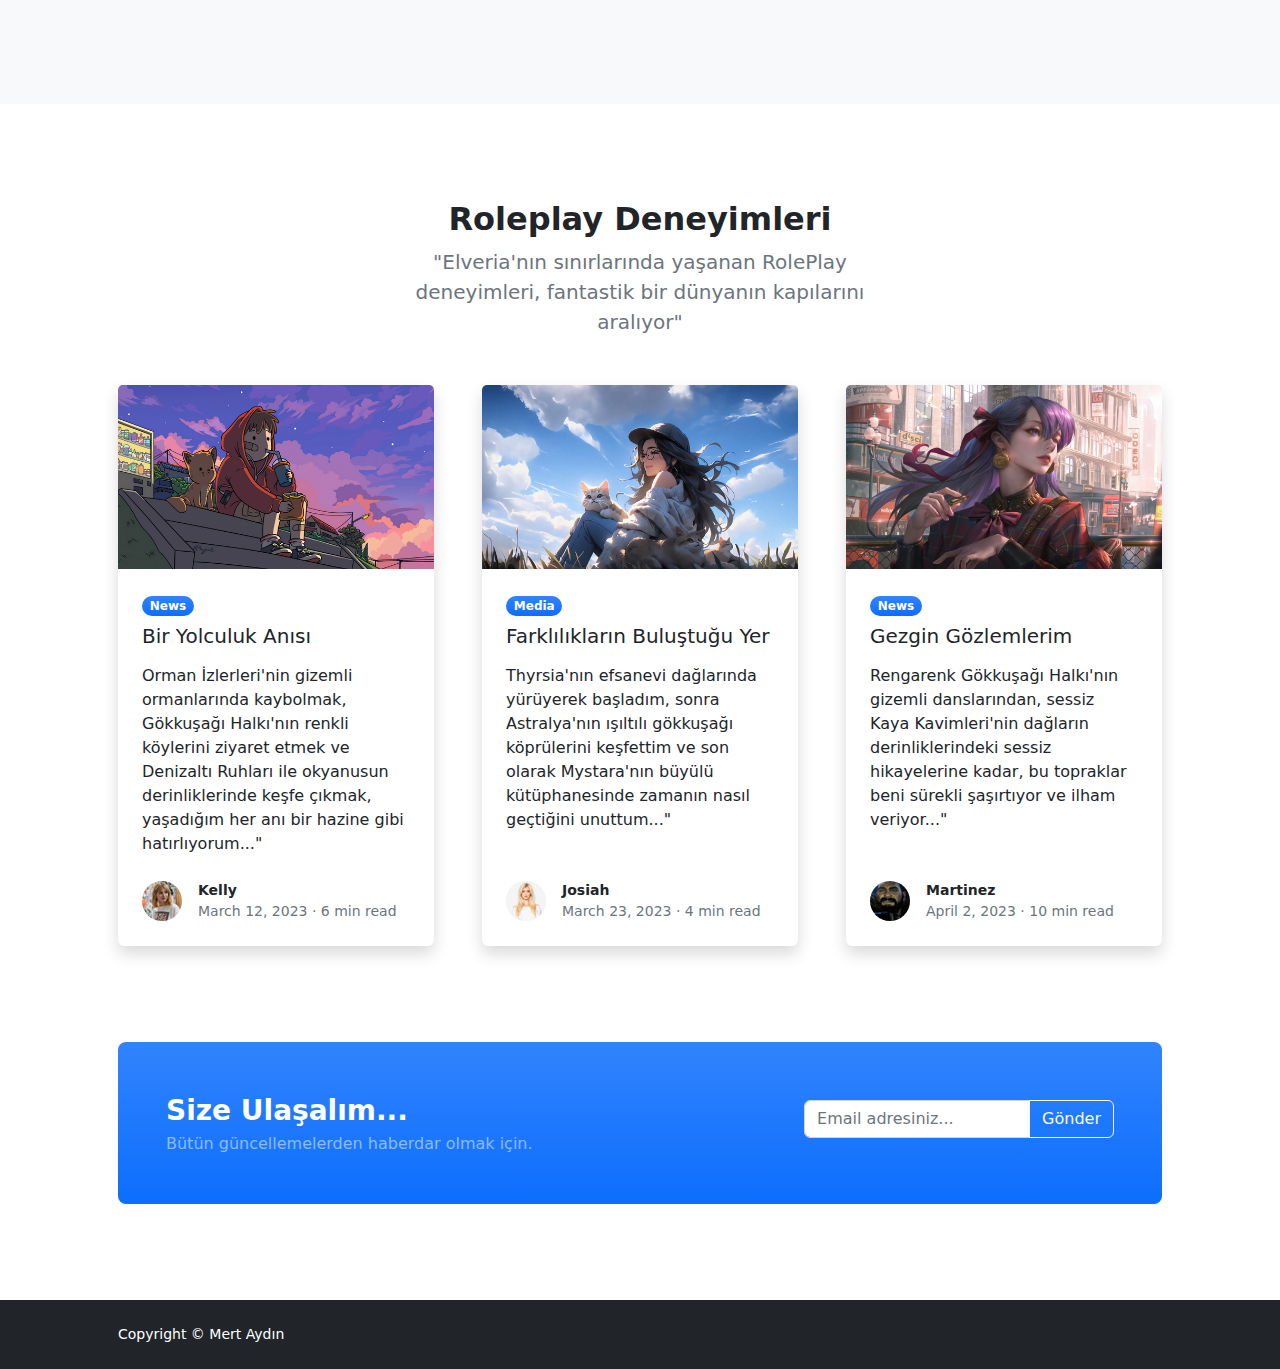
==== commit e7a27319: "finally" ====
--- a/index.html
+++ b/index.html
@@ -5,17 +5,13 @@
         <meta name="viewport" content="width=device-width, initial-scale=1, shrink-to-fit=no" />
         <meta name="description" content="" />
         <meta name="author" content="" />
-        <title>Elveria</title>
-        <!-- Favicon-->
+        <title>Elveria - RolePlay</title>
         <link rel="icon" type="image/x-icon" href="assets/favicon.ico" />
-        <!-- Bootstrap icons-->
         <link href="https://cdnjs.cloudflare.com/ajax/libs/font-awesome/6.5.2/css/all.min.css" rel="stylesheet" />
-        <!-- Core theme CSS (includes Bootstrap)-->
         <link href="css/styles.css" rel="stylesheet" />
     </head>
     <body class="d-flex flex-column h-100">
         <main class="flex-shrink-0">
-            <!-- Navigation-->
             <nav class="navbar navbar-expand-lg navbar-dark bg-dark">
                 <div class="container px-5">
                     <a class="navbar-brand" href="index.html">E L V E R İ A</a>
@@ -29,7 +25,6 @@
                     </div>
                 </div>
             </nav>
-            <!-- Header-->
             <header class="bg-dark py-5" id="header">
                 <div class="container px-5" >            
                     <div class="row gx-5 align-items-center justify-content-center">
@@ -46,7 +41,6 @@
                     </div>
                 </div>
             </header>
-            <!-- Features section-->
             <section class="py-5" id="features">
                 <div class="container px-5 my-5">
                     <div class="row gx-5">
@@ -78,7 +72,6 @@
                     </div>
                 </div>
             </section>
-            <!-- Testimonial section-->
             <div class="py-5 bg-light">
                 <div class="container px-5 my-5">
                     <div class="row gx-5 justify-content-center">
@@ -98,7 +91,6 @@
                     </div>
                 </div>
             </div>
-            <!-- Blog preview section-->
             <section class="py-5">
                 <div class="container px-5 my-5">
                     <div class="row gx-5 justify-content-center">
@@ -174,43 +166,31 @@
                             </div>
                         </div>
                     </div>
-                    <!-- Call to action-->
                     <aside class="bg-primary bg-gradient rounded-3 p-4 p-sm-5 mt-5">
                         <div class="d-flex align-items-center justify-content-between flex-column flex-xl-row text-center text-xl-start">
                             <div class="mb-4 mb-xl-0">
-                                <div class="fs-3 fw-bold text-white">New products, delivered to you.</div>
+                                <div class="fs-3 fw-bold text-white">Size Ulaşalım...</div>
                                 <div class="text-white-50">Bütün güncellemelerden haberdar olmak için.</div>
                             </div>
                             <div class="ms-xl-4">
                                 <div class="input-group mb-2">
-                                    <input class="form-control" type="text" placeholder="Email address..." aria-label="Email address..." aria-describedby="button-newsletter" />
-                                    <button class="btn btn-outline-light" id="button-newsletter" type="button">Sign up</button>
+                                    <input class="form-control" type="text" placeholder="Email adresiniz..." aria-label="Email address..." aria-describedby="button-newsletter" />
+                                    <button class="btn btn-outline-light" id="button-newsletter" type="button">Gönder</button>
                                 </div>
-                                <div class="small text-white-50">We care about privacy, and will never share your data.</div>
                             </div>
                         </div>
                     </aside>
                 </div>
             </section>
         </main>
-        <!-- Footer-->
         <footer class="bg-dark py-4 mt-auto">
             <div class="container px-5">
                 <div class="row align-items-center justify-content-between flex-column flex-sm-row">
                     <div class="col-auto"><div class="small m-0 text-white">Copyright &copy; Mert Aydın</div></div>
-                    <div class="col-auto">
-                        <a class="link-light small" href="#!">Privacy</a>
-                        <span class="text-white mx-1">&middot;</span>
-                        <a class="link-light small" href="#!">Terms</a>
-                        <span class="text-white mx-1">&middot;</span>
-                        <a class="link-light small" href="#!">Contact</a>
-                    </div>
                 </div>
             </div>
         </footer>
-        <!-- Bootstrap core JS-->
         <script src="https://cdn.jsdelivr.net/npm/bootstrap@5.2.3/dist/js/bootstrap.bundle.min.js"></script>
-        <!-- Core theme JS-->
         <script src="js/scripts.js"></script>
     </body>
 </html>
